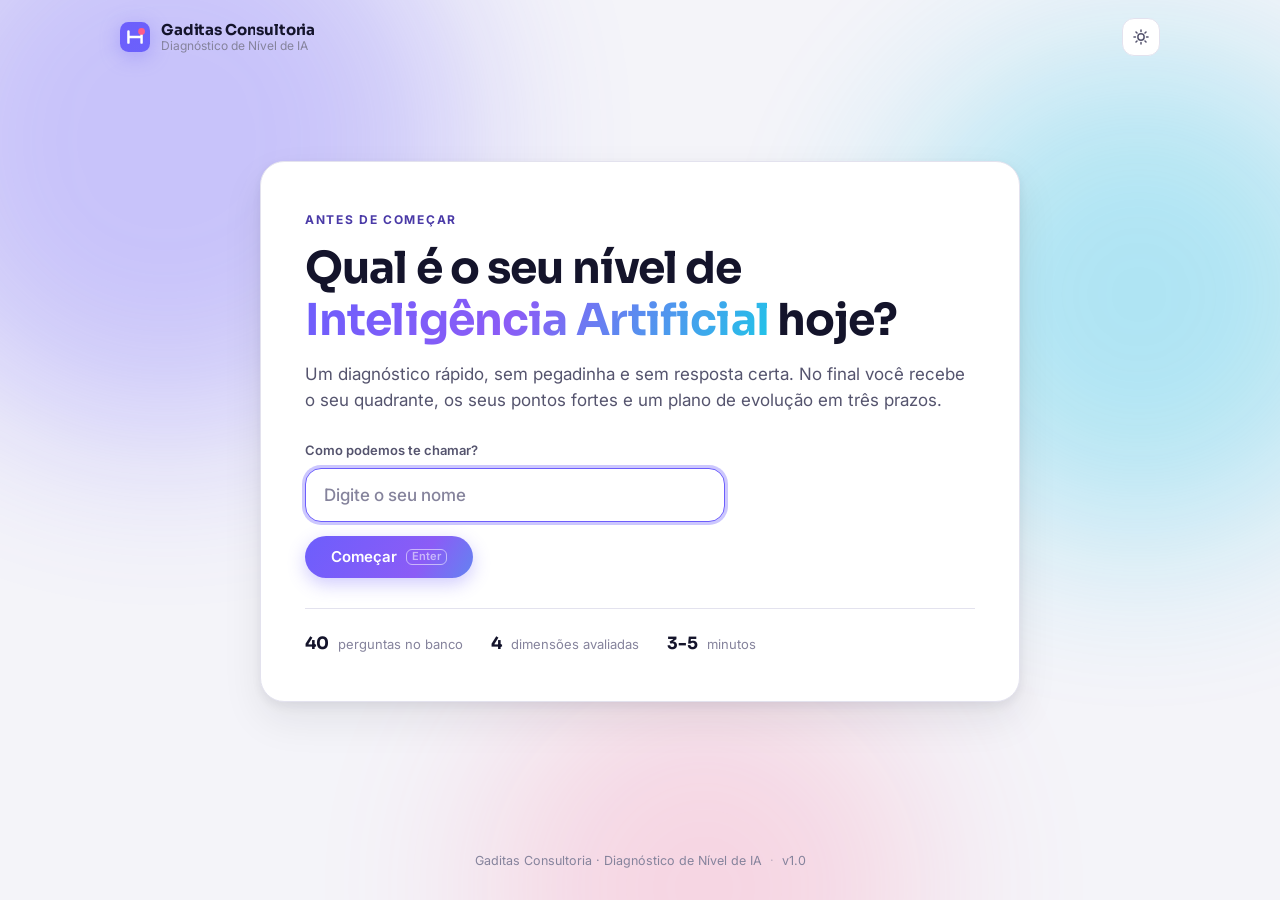
==== index.html @ 5f041a56 "Diagnóstico de Nível de IA: app de quadrantes com banco de 40 perguntas - Banco de 40 perguntas (10 " ====
<!DOCTYPE html>
<html lang="pt-BR" data-palette="#2a78d6,#eb6834,#1baf7a,#eda100">
<head>
<meta charset="utf-8">
<meta name="viewport" content="width=device-width, initial-scale=1, viewport-fit=cover">
<title>Diagnóstico de Nível de IA</title>
<meta name="description" content="Descubra o seu nível de maturidade em Inteligência Artificial em até 5 minutos e receba um plano de evolução.">
<meta name="theme-color" content="#0f1024">
<meta property="og:title" content="Diagnóstico de Nível de IA">
<meta property="og:description" content="Em 5 minutos, descubra o seu quadrante de maturidade em IA e receba um roadmap de evolução.">
<meta property="og:type" content="website">
<link rel="icon" href="data:image/svg+xml,%3Csvg xmlns='http://www.w3.org/2000/svg' viewBox='0 0 32 32'%3E%3Crect width='32' height='32' rx='8' fill='%236d5efc'/%3E%3Cpath d='M9 22V10m14 12V10M9 16h14' stroke='white' stroke-width='2.6' stroke-linecap='round'/%3E%3Ccircle cx='23' cy='10' r='3.4' fill='%23ff5c8a'/%3E%3C/svg%3E">
<link rel="preconnect" href="https://fonts.googleapis.com">
<link rel="preconnect" href="https://fonts.gstatic.com" crossorigin>
<link href="https://fonts.googleapis.com/css2?family=Sora:wght@400;600;700&family=Inter:wght@400;500;600;700&display=swap" rel="stylesheet">
<link rel="stylesheet" href="assets/css/styles.css">
</head>
<body>

<a class="skip-link" href="#main">Pular para o conteúdo</a>

<div class="aurora" aria-hidden="true"><span></span><span></span><span></span></div>

<header class="topbar">
  <div class="brand">
    <span class="brand-mark" aria-hidden="true">
      <svg viewBox="0 0 32 32" width="30" height="30"><rect width="32" height="32" rx="9" fill="url(#bg)"/><path d="M9 22V10m14 12V10M9 16h14" stroke="#fff" stroke-width="2.6" stroke-linecap="round"/><circle cx="23" cy="10" r="3.6" fill="#ff5c8a"/><defs><linearGradient id="bg" x1="0" y1="0" x2="32" y2="32"><stop stop-color="#6d5efc"/><stop offset="1" stop-color="#20c5e8"/></linearGradient></defs></svg>
    </span>
    <span class="brand-text">
      <strong>Gaditas Consultoria</strong>
      <small>Diagnóstico de Nível de IA</small>
    </span>
  </div>
  <div class="topbar-actions">
    <button id="btn-restart-top" class="ghost-btn is-hidden" type="button">Recomeçar</button>
    <button id="btn-theme" class="icon-btn" type="button" aria-label="Alternar tema claro e escuro" title="Alternar tema (T)">
      <svg class="ico-sun" viewBox="0 0 24 24" width="18" height="18" fill="none" stroke="currentColor" stroke-width="2" stroke-linecap="round"><circle cx="12" cy="12" r="4.2"/><path d="M12 2.6v2M12 19.4v2M2.6 12h2M19.4 12h2M5.3 5.3l1.4 1.4M17.3 17.3l1.4 1.4M18.7 5.3l-1.4 1.4M6.7 17.3l-1.4 1.4"/></svg>
      <svg class="ico-moon" viewBox="0 0 24 24" width="18" height="18" fill="none" stroke="currentColor" stroke-width="2" stroke-linecap="round" stroke-linejoin="round"><path d="M20 14.5A8.2 8.2 0 0 1 9.5 4 8.3 8.3 0 1 0 20 14.5Z"/></svg>
    </button>
  </div>
</header>

<main id="main">

  <!-- ============================ BOAS-VINDAS ============================ -->
  <section class="screen is-active" id="screen-welcome" aria-labelledby="welcome-title">
    <div class="card card-hero">
      <span class="eyebrow">Antes de começar</span>
      <h1 id="welcome-title">Qual é o seu nível de <span class="grad">Inteligência Artificial</span> hoje?</h1>
      <p class="lead">Um diagnóstico rápido, sem pegadinha e sem resposta certa. No final você recebe o seu quadrante, os seus pontos fortes e um plano de evolução em três prazos.</p>

      <form id="form-name" novalidate>
        <label class="field">
          <span class="field-label">Como podemos te chamar?</span>
          <input id="input-name" type="text" autocomplete="given-name" maxlength="40" placeholder="Digite o seu nome" required spellcheck="false">
        </label>
        <p class="field-error" id="name-error" hidden>Digite o seu nome para continuar.</p>
        <button class="primary-btn" type="submit">Começar <kbd>Enter</kbd></button>
      </form>

      <ul class="hero-facts">
        <li><b>40</b> perguntas no banco</li>
        <li><b>4</b> dimensões avaliadas</li>
        <li><b>3-5</b> minutos</li>
      </ul>
    </div>
  </section>

  <!-- ============================== MODO ================================ -->
  <section class="screen" id="screen-mode" aria-labelledby="mode-title" hidden>
    <div class="card">
      <span class="eyebrow" id="mode-greeting">Prazer!</span>
      <h2 id="mode-title">Como você quer fazer o diagnóstico?</h2>
      <p class="lead">As perguntas são sorteadas do banco a cada rodada, sempre com o mesmo número de perguntas por dimensão. Duas pessoas nunca respondem exatamente o mesmo teste.</p>

      <div class="mode-grid" role="radiogroup" aria-labelledby="mode-title">
        <button class="mode-card" type="button" role="radio" aria-checked="false" data-mode="20">
          <span class="mode-key">1</span>
          <span class="mode-badge">Recomendado</span>
          <h3>Diagnóstico robusto</h3>
          <p class="mode-meta">20 perguntas · ~5 minutos</p>
          <p class="mode-desc">5 perguntas de cada dimensão. Resultado mais preciso e roadmap detalhado.</p>
        </button>
        <button class="mode-card" type="button" role="radio" aria-checked="false" data-mode="10">
          <span class="mode-key">2</span>
          <h3>Diagnóstico rápido</h3>
          <p class="mode-meta">10 perguntas · ~3 minutos</p>
          <p class="mode-desc">Uma leitura enxuta do seu quadrante, para quando o tempo é curto.</p>
        </button>
      </div>
      <p class="hint">Use <kbd>1</kbd> <kbd>2</kbd> ou as setas e <kbd>Enter</kbd>.</p>
    </div>
  </section>

  <!-- ============================== QUIZ ================================ -->
  <section class="screen" id="screen-quiz" aria-labelledby="question-text" hidden>
    <div class="card card-quiz">
      <div class="progress-head">
        <span id="progress-label">Pergunta 1 de 20</span>
        <span id="progress-pct">5%</span>
      </div>
      <div class="progress-track"><div class="progress-fill" id="progress-fill" role="progressbar" aria-valuemin="0" aria-valuemax="100" aria-valuenow="0"></div></div>
      <div class="progress-dots" id="progress-dots" aria-hidden="true"></div>

      <p class="q-dim" id="question-dim">Conhecimento</p>
      <h2 class="q-text" id="question-text"></h2>
      <p class="q-scale">1 = Discordo totalmente <span>|</span> 5 = Concordo totalmente</p>

      <div class="scale" id="scale" role="radiogroup" aria-labelledby="question-text"></div>

      <div class="quiz-nav">
        <button class="ghost-btn" id="btn-back" type="button">← Voltar</button>
        <button class="primary-btn" id="btn-next" type="button" disabled>Avançar →</button>
      </div>
      <p class="hint center">Não existe certo ou errado, apenas a sua percepção atual. Teclas <kbd>1</kbd>–<kbd>5</kbd> respondem.</p>
    </div>
  </section>

  <!-- ============================= REVISÃO ============================== -->
  <section class="screen" id="screen-review" aria-labelledby="review-title" hidden>
    <div class="card">
      <span class="eyebrow">Quase lá</span>
      <h2 id="review-title">Revisão das suas respostas</h2>
      <p class="lead">Clique em qualquer nota para ajustar antes de finalizar.</p>
      <ol class="review-list" id="review-list"></ol>
      <div class="quiz-nav">
        <button class="ghost-btn" id="btn-review-back" type="button">← Voltar às perguntas</button>
        <button class="primary-btn" id="btn-finish" type="button">Finalizar diagnóstico <kbd>Enter</kbd></button>
      </div>
    </div>
  </section>

  <!-- ============================ RESULTADO ============================= -->
  <section class="screen" id="screen-result" aria-labelledby="result-title" hidden>

    <div class="card result-hero">
      <div class="result-hero-text">
        <span class="eyebrow" id="result-name">Resultado</span>
        <h2 id="result-title">Construtor Avançado</h2>
        <p class="result-tagline" id="result-tagline"></p>
        <p class="result-summary" id="result-summary"></p>
        <div class="result-actions">
          <button class="primary-btn" id="btn-pdf" type="button">Baixar PDF</button>
          <button class="ghost-btn" id="btn-copy" type="button">Copiar resumo</button>
          <button class="ghost-btn" id="btn-restart" type="button">Refazer</button>
        </div>
      </div>
      <div class="result-hero-score">
        <div class="score-ring" id="score-ring">
          <svg viewBox="0 0 120 120" aria-hidden="true">
            <defs>
              <linearGradient id="ringGrad" x1="0" y1="0" x2="1" y2="1">
                <stop offset="0" stop-color="#6d5efc"></stop>
                <stop offset="0.55" stop-color="#8b5cf6"></stop>
                <stop offset="1" stop-color="#20c5e8"></stop>
              </linearGradient>
            </defs>
            <circle class="ring-bg" cx="60" cy="60" r="52"></circle>
            <circle class="ring-fg" cx="60" cy="60" r="52" id="ring-fg"></circle>
          </svg>
          <div class="score-ring-inner">
            <strong id="score-value">0.0</strong>
            <span>de 5</span>
          </div>
        </div>
        <p class="score-band" id="score-band">Nível</p>
      </div>
    </div>

    <div class="card">
      <h3 class="chart-title">Seu lugar no mapa</h3>
      <p class="chart-sub" id="quadrant-caption">Eixo horizontal: o quanto você sabe. Eixo vertical: usar ou criar.</p>
      <div class="chart-wrap" id="quadrant-wrap"></div>
    </div>

    <div class="card">
      <h3 class="chart-title">As quatro dimensões</h3>
      <p class="chart-sub">Média das suas respostas em cada dimensão, de 1 a 5.</p>
      <div class="dual-chart">
        <div class="chart-wrap" id="radar-wrap"></div>
        <div class="bars" id="dim-bars"></div>
      </div>
      <button class="link-btn" id="btn-table" type="button" aria-expanded="false">Ver como tabela</button>
      <div class="table-wrap" id="table-wrap" hidden></div>
    </div>

    <div class="card-row">
      <div class="card">
        <h3 class="chart-title">Seus destaques</h3>
        <ul class="tick-list" id="list-highlights"></ul>
      </div>
      <div class="card">
        <h3 class="chart-title">Pontos de atenção</h3>
        <ul class="tick-list warn" id="list-gaps"></ul>
      </div>
    </div>

    <div class="card">
      <h3 class="chart-title">Roadmap de evolução</h3>
      <ol class="roadmap" id="roadmap"></ol>
    </div>

    <div class="card card-next">
      <h3 class="chart-title">Próximos passos</h3>
      <ul class="next-list" id="next-steps"></ul>
      <p class="hint">Escolha um. Um só, e faça esta semana.</p>
    </div>

  </section>
</main>

<footer class="site-footer">
  <span>Gaditas Consultoria · Diagnóstico de Nível de IA</span>
  <span class="dot">·</span>
  <span id="footer-version">v1.0</span>
</footer>

<div class="toast-stack" id="toast-stack" aria-live="polite" aria-atomic="false"></div>

<!-- jsPDF 2.5.2 (MIT) servido localmente: o PDF funciona sem depender de CDN -->
<script src="assets/vendor/jspdf.umd.min.js" defer></script>
<script src="assets/js/data.js"></script>
<script src="assets/js/charts.js"></script>
<script src="assets/js/report.js"></script>
<script src="assets/js/app.js"></script>
</body>
</html>
---- assets/css/styles.css ----
/* ==========================================================================
   Diagnóstico de Nível de IA — Gaditas Consultoria
   Tokens de cor: cromo da marca (violeta/ciano) + paleta de dados validada.
   ========================================================================== */

:root {
  color-scheme: light;

  /* superfícies e tinta */
  --bg:             #f4f4f9;
  --surface-1:      #ffffff;   /* superfície dos cards e dos gráficos */
  --surface-2:      #f7f7fb;
  --surface-3:      #edecf5;
  --border:         #e3e2ee;
  --border-strong:  #cfcde0;
  --text-primary:   #14142b;
  --text-secondary: #55546e;
  --text-muted:     #85839c;

  /* marca */
  --brand:          #6d5efc;
  --brand-2:        #20c5e8;
  --brand-3:        #ff5c8a;
  --brand-soft:     #efedff;
  --brand-ink:      #4a3aa7;
  --grad:           linear-gradient(120deg, #6d5efc 0%, #8b5cf6 45%, #20c5e8 100%);

  /* paleta de dados (validada: light, superfície clara) */
  --series-1: #2a78d6;
  --series-2: #eb6834;
  --series-3: #1baf7a;
  --series-4: #eda100;
  --grid:     #e6e5f0;
  --axis:     #b9b7cc;

  --shadow-sm: 0 1px 2px rgba(20, 20, 43, .06), 0 2px 8px rgba(20, 20, 43, .05);
  --shadow-md: 0 4px 12px rgba(20, 20, 43, .07), 0 18px 40px rgba(20, 20, 43, .08);
  --shadow-lg: 0 10px 30px rgba(20, 20, 43, .10), 0 40px 80px rgba(20, 20, 43, .10);

  --radius-s: 10px;
  --radius:   16px;
  --radius-l: 24px;
  --ring:     0 0 0 3px rgba(109, 94, 252, .35);

  --font-display: 'Sora', 'Segoe UI', system-ui, sans-serif;
  --font-body: 'Inter', 'Segoe UI', system-ui, -apple-system, sans-serif;
}

@media (prefers-color-scheme: dark) {
  :root:not([data-theme="light"]) {
    color-scheme: dark;
    --bg:             #0c0c14;
    --surface-1:      #171722;
    --surface-2:      #1e1e2c;
    --surface-3:      #262636;
    --border:         #2c2c3e;
    --border-strong:  #3d3d54;
    --text-primary:   #f4f4fa;
    --text-secondary: #b6b5cb;
    --text-muted:     #8a89a3;
    --brand:          #8b7dff;
    --brand-soft:     #251f4d;
    --brand-ink:      #b3a7ff;
    --series-1: #3987e5;
    --series-2: #d95926;
    --series-3: #199e70;
    --series-4: #c98500;
    --grid:     #2a2a3c;
    --axis:     #4d4c66;
    --shadow-sm: 0 1px 2px rgba(0, 0, 0, .4);
    --shadow-md: 0 4px 12px rgba(0, 0, 0, .45), 0 18px 40px rgba(0, 0, 0, .35);
    --shadow-lg: 0 10px 30px rgba(0, 0, 0, .5), 0 40px 80px rgba(0, 0, 0, .4);
  }
}

:root[data-theme="dark"] {
  color-scheme: dark;
  --bg:             #0c0c14;
  --surface-1:      #171722;
  --surface-2:      #1e1e2c;
  --surface-3:      #262636;
  --border:         #2c2c3e;
  --border-strong:  #3d3d54;
  --text-primary:   #f4f4fa;
  --text-secondary: #b6b5cb;
  --text-muted:     #8a89a3;
  --brand:          #8b7dff;
  --brand-soft:     #251f4d;
  --brand-ink:      #b3a7ff;
  --series-1: #3987e5;
  --series-2: #d95926;
  --series-3: #199e70;
  --series-4: #c98500;
  --grid:     #2a2a3c;
  --axis:     #4d4c66;
  --shadow-sm: 0 1px 2px rgba(0, 0, 0, .4);
  --shadow-md: 0 4px 12px rgba(0, 0, 0, .45), 0 18px 40px rgba(0, 0, 0, .35);
  --shadow-lg: 0 10px 30px rgba(0, 0, 0, .5), 0 40px 80px rgba(0, 0, 0, .4);
}

/* --------------------------------- base --------------------------------- */
* { box-sizing: border-box; }

html { -webkit-text-size-adjust: 100%; }

body {
  margin: 0;
  min-height: 100vh;
  background: var(--bg);
  color: var(--text-primary);
  font-family: var(--font-body);
  font-size: 16px;
  line-height: 1.55;
  display: flex;
  flex-direction: column;
  overflow-x: hidden;
}

h1, h2, h3 { font-family: var(--font-display); line-height: 1.18; letter-spacing: -.02em; margin: 0; }
p { margin: 0; }
ul, ol { margin: 0; padding: 0; list-style: none; }

kbd {
  font-family: inherit; font-size: .74em; font-weight: 600;
  padding: .12em .45em; border-radius: 6px;
  border: 1px solid currentColor; opacity: .55; white-space: nowrap;
}

.skip-link {
  position: absolute; left: -9999px; top: 8px; z-index: 100;
  background: var(--surface-1); color: var(--text-primary);
  padding: 10px 16px; border-radius: var(--radius-s); box-shadow: var(--shadow-md);
}
.skip-link:focus { left: 16px; }

.is-hidden { display: none !important; }

/* aurora de fundo */
.aurora { position: fixed; inset: 0; z-index: -1; overflow: hidden; pointer-events: none; }
.aurora span {
  position: absolute; border-radius: 50%; filter: blur(90px); opacity: .32;
  animation: drift 26s ease-in-out infinite alternate;
}
.aurora span:nth-child(1) { width: 46vw; height: 46vw; left: -10vw; top: -12vw; background: #6d5efc; }
.aurora span:nth-child(2) { width: 38vw; height: 38vw; right: -8vw; top: 4vw; background: #20c5e8; animation-delay: -8s; }
.aurora span:nth-child(3) { width: 34vw; height: 34vw; left: 38vw; bottom: -16vw; background: #ff5c8a; opacity: .2; animation-delay: -15s; }
:root[data-theme="dark"] .aurora span { opacity: .22; }
@media (prefers-color-scheme: dark) { :root:not([data-theme="light"]) .aurora span { opacity: .22; } }
@keyframes drift {
  from { transform: translate3d(0, 0, 0) scale(1); }
  to   { transform: translate3d(3vw, 4vh, 0) scale(1.12); }
}

/* -------------------------------- topbar -------------------------------- */
.topbar {
  display: flex; align-items: center; justify-content: space-between; gap: 16px;
  padding: 18px clamp(16px, 4vw, 40px);
  max-width: 1120px; width: 100%; margin: 0 auto;
}
.brand { display: flex; align-items: center; gap: 11px; }
.brand-mark { display: flex; filter: drop-shadow(0 4px 10px rgba(109, 94, 252, .35)); }
.brand-text { display: flex; flex-direction: column; line-height: 1.2; }
.brand-text strong { font-family: var(--font-display); font-size: 15px; letter-spacing: -.01em; }
.brand-text small { font-size: 12px; color: var(--text-muted); }
.topbar-actions { display: flex; align-items: center; gap: 8px; }

.icon-btn {
  display: grid; place-items: center; width: 38px; height: 38px;
  border-radius: 12px; border: 1px solid var(--border);
  background: var(--surface-1); color: var(--text-secondary);
  cursor: pointer; transition: .18s ease;
}
.icon-btn:hover { color: var(--text-primary); border-color: var(--border-strong); transform: translateY(-1px); }
.ico-moon { display: none; }
:root[data-theme="dark"] .ico-sun { display: none; }
:root[data-theme="dark"] .ico-moon { display: block; }
@media (prefers-color-scheme: dark) {
  :root:not([data-theme="light"]) .ico-sun { display: none; }
  :root:not([data-theme="light"]) .ico-moon { display: block; }
}

/* --------------------------------- main --------------------------------- */
main {
  flex: 1; width: 100%; max-width: 1120px; margin: 0 auto;
  padding: clamp(8px, 2vw, 24px) clamp(16px, 4vw, 40px) 64px;
  display: flex; flex-direction: column; justify-content: center;
}

.screen { display: none; animation: screen-in .4s cubic-bezier(.2, .7, .3, 1) both; }
.screen.is-active { display: block; }
#screen-result.is-active { display: flex; flex-direction: column; gap: 18px; }
@keyframes screen-in { from { opacity: 0; transform: translateY(14px); } to { opacity: 1; transform: none; } }

.card {
  background: var(--surface-1);
  border: 1px solid var(--border);
  border-radius: var(--radius-l);
  box-shadow: var(--shadow-md);
  padding: clamp(24px, 4vw, 44px);
}
.card-row { display: grid; grid-template-columns: 1fr 1fr; gap: 18px; }
.card-hero { max-width: 760px; margin: 0 auto; }

.eyebrow {
  display: inline-block; font-size: 12px; font-weight: 700; letter-spacing: .14em;
  text-transform: uppercase; color: var(--brand-ink); margin-bottom: 14px;
}
h1 { font-size: clamp(28px, 4.6vw, 44px); }
h2 { font-size: clamp(23px, 3.4vw, 32px); }
.grad {
  background: var(--grad); -webkit-background-clip: text; background-clip: text;
  -webkit-text-fill-color: transparent; color: transparent;
}
.lead { margin-top: 14px; color: var(--text-secondary); font-size: clamp(15px, 1.6vw, 17px); max-width: 62ch; }
.hint { margin-top: 14px; font-size: 13px; color: var(--text-muted); }
.hint.center { text-align: center; }

/* -------------------------------- botões -------------------------------- */
.primary-btn {
  display: inline-flex; align-items: center; justify-content: center; gap: 9px;
  padding: 13px 26px; border: none; border-radius: 999px;
  background: var(--grad); background-size: 160% 100%; color: #fff;
  font: 600 15px/1 var(--font-body); cursor: pointer;
  box-shadow: 0 6px 18px rgba(109, 94, 252, .32);
  transition: transform .18s ease, box-shadow .18s ease, background-position .4s ease, filter .2s ease;
}
.primary-btn:hover:not(:disabled) { transform: translateY(-2px); background-position: 100% 0; box-shadow: 0 10px 26px rgba(109, 94, 252, .4); }
.primary-btn:active:not(:disabled) { transform: translateY(0); }
.primary-btn:disabled { opacity: .42; cursor: not-allowed; box-shadow: none; }

.ghost-btn {
  padding: 12px 20px; border-radius: 999px;
  border: 1px solid var(--border-strong); background: transparent;
  color: var(--text-secondary); font: 600 15px/1 var(--font-body); cursor: pointer;
  transition: .18s ease;
}
.ghost-btn:hover { color: var(--text-primary); border-color: var(--brand); background: var(--surface-2); }

.link-btn {
  margin-top: 18px; padding: 0; border: none; background: none; cursor: pointer;
  color: var(--brand-ink); font: 600 14px/1 var(--font-body);
  border-bottom: 1px solid currentColor;
}

:where(button, input, a):focus-visible { outline: none; box-shadow: var(--ring); border-radius: 12px; }

/* -------------------------------- campos -------------------------------- */
#form-name { margin-top: 26px; display: flex; flex-direction: column; gap: 14px; align-items: flex-start; }
.field { display: flex; flex-direction: column; gap: 8px; width: 100%; max-width: 420px; }
.field-label { font-size: 13px; font-weight: 600; color: var(--text-secondary); }
#input-name {
  width: 100%; padding: 15px 18px; font: 500 17px/1.3 var(--font-body);
  color: var(--text-primary); background: var(--surface-2);
  border: 1px solid var(--border-strong); border-radius: var(--radius);
  transition: .18s ease;
}
#input-name::placeholder { color: var(--text-muted); }
#input-name:focus { border-color: var(--brand); background: var(--surface-1); }
.field-error { color: #d93a3a; font-size: 13px; font-weight: 600; }

.hero-facts {
  display: flex; flex-wrap: wrap; gap: 10px 28px; margin-top: 30px;
  padding-top: 22px; border-top: 1px solid var(--border);
  font-size: 13px; color: var(--text-muted);
}
.hero-facts b { font-family: var(--font-display); font-size: 17px; color: var(--text-primary); margin-right: 5px; }

/* --------------------------------- modo --------------------------------- */
.mode-grid { display: grid; grid-template-columns: 1fr 1fr; gap: 16px; margin-top: 26px; }
.mode-card {
  position: relative; text-align: left; cursor: pointer;
  padding: 24px 22px 22px; border-radius: var(--radius-l);
  border: 1px solid var(--border-strong); background: var(--surface-2);
  color: inherit; font-family: inherit;
  transition: transform .18s ease, border-color .18s ease, box-shadow .18s ease, background .18s ease;
}
.mode-card:hover { transform: translateY(-3px); border-color: var(--brand); box-shadow: var(--shadow-md); }
.mode-card[aria-checked="true"] { border-color: var(--brand); background: var(--brand-soft); box-shadow: var(--shadow-md); }
.mode-card h3 { font-size: 19px; margin-top: 10px; }
.mode-meta { margin-top: 6px; font-size: 13px; font-weight: 600; color: var(--brand-ink); }
.mode-desc { margin-top: 10px; font-size: 14px; color: var(--text-secondary); }
.mode-key {
  display: grid; place-items: center; width: 26px; height: 26px; border-radius: 8px;
  background: var(--surface-3); color: var(--text-muted);
  font: 700 13px/1 var(--font-display);
}
.mode-badge {
  position: absolute; top: 18px; right: 18px;
  padding: 4px 11px; border-radius: 999px; background: var(--grad); color: #fff;
  font-size: 11px; font-weight: 700; letter-spacing: .04em; text-transform: uppercase;
}

/* --------------------------------- quiz --------------------------------- */
.card-quiz { max-width: 760px; margin: 0 auto; width: 100%; }
.progress-head {
  display: flex; justify-content: space-between; align-items: baseline;
  font-size: 13px; font-weight: 600; color: var(--text-muted);
}
#progress-pct { font-variant-numeric: tabular-nums; color: var(--brand-ink); }
.progress-track {
  margin-top: 10px; height: 7px; border-radius: 999px;
  background: var(--surface-3); overflow: hidden;
}
.progress-fill {
  height: 100%; width: 0; border-radius: 999px; background: var(--grad);
  transition: width .45s cubic-bezier(.3, .8, .3, 1);
}
.progress-dots { display: flex; gap: 5px; margin-top: 12px; flex-wrap: wrap; }
.progress-dots i {
  width: 100%; max-width: 20px; flex: 1; height: 3px; border-radius: 2px;
  background: var(--surface-3); transition: background .3s ease;
}
.progress-dots i.done { background: var(--brand); }
.progress-dots i.current { background: var(--brand-3); }

.q-dim {
  margin-top: 34px; font-size: 12px; font-weight: 700; letter-spacing: .12em;
  text-transform: uppercase; color: var(--text-muted);
}
.q-text { margin-top: 10px; font-size: clamp(21px, 3vw, 29px); }
.q-scale { margin-top: 16px; font-size: 14px; color: var(--text-muted); }
.q-scale span { opacity: .5; margin: 0 6px; }

.scale { display: flex; gap: clamp(10px, 2.4vw, 20px); margin-top: 26px; justify-content: center; }
.scale-btn {
  flex: 0 1 auto; width: clamp(56px, 13vw, 82px); aspect-ratio: 1 / 1;
  display: flex; flex-direction: column; align-items: center; justify-content: center; gap: 2px;
  border-radius: 50%; border: 1.5px solid var(--border-strong);
  background: var(--surface-1); color: var(--text-secondary);
  font: 600 20px/1 var(--font-display); cursor: pointer;
  transition: transform .15s ease, border-color .15s ease, background .15s ease, color .15s ease, box-shadow .15s ease;
}
.scale-btn small { font-size: 9px; font-weight: 600; letter-spacing: .04em; text-transform: uppercase; opacity: .6; font-family: var(--font-body); }
.scale-btn:hover { transform: translateY(-3px) scale(1.04); border-color: var(--brand); color: var(--brand-ink); }
.scale-btn[aria-checked="true"] {
  background: var(--grad); border-color: transparent; color: #fff;
  box-shadow: 0 8px 22px rgba(109, 94, 252, .38);
}
.scale-btn[aria-checked="true"] small { opacity: .85; }
.scale-btn.pulse { animation: pick .32s ease; }
@keyframes pick { 0% { transform: scale(1); } 45% { transform: scale(1.14); } 100% { transform: scale(1); } }

.quiz-nav { display: flex; align-items: center; justify-content: space-between; gap: 12px; margin-top: 32px; }

/* -------------------------------- revisão ------------------------------- */
.review-list { margin-top: 24px; display: flex; flex-direction: column; gap: 10px; }
.review-item {
  display: flex; align-items: center; gap: 14px;
  padding: 14px 16px; border-radius: var(--radius);
  border: 1px solid var(--border); background: var(--surface-2);
}
.review-num {
  flex: none; width: 26px; height: 26px; border-radius: 8px; display: grid; place-items: center;
  background: var(--surface-3); color: var(--text-muted); font: 700 12px/1 var(--font-display);
}
.review-text { flex: 1; font-size: 14.5px; }
.review-text b { display: block; font-size: 11px; font-weight: 700; letter-spacing: .1em; text-transform: uppercase; color: var(--text-muted); margin-bottom: 3px; }
.review-score {
  flex: none; width: 38px; height: 38px; border-radius: 50%; border: none; cursor: pointer;
  background: var(--grad); color: #fff; font: 700 16px/1 var(--font-display);
  transition: transform .15s ease;
}
.review-score:hover { transform: scale(1.08); }

/* ------------------------------- resultado ------------------------------ */
.result-hero { display: flex; align-items: center; gap: clamp(20px, 4vw, 48px); flex-wrap: wrap; }
.result-hero-text { flex: 1 1 340px; }
.result-tagline { margin-top: 10px; font-size: 17px; font-weight: 600; color: var(--brand-ink); }
.result-summary { margin-top: 16px; color: var(--text-secondary); max-width: 62ch; }
.result-actions { display: flex; flex-wrap: wrap; gap: 10px; margin-top: 26px; }

.result-hero-score { flex: none; display: flex; flex-direction: column; align-items: center; gap: 12px; }
.score-ring { position: relative; width: 158px; height: 158px; }
.score-ring svg { width: 100%; height: 100%; transform: rotate(-90deg); }
.ring-bg { fill: none; stroke: var(--surface-3); stroke-width: 11; }
.ring-fg {
  fill: none; stroke: url(#ringGrad); stroke-width: 11; stroke-linecap: round;
  stroke-dasharray: 327; stroke-dashoffset: 327;
  transition: stroke-dashoffset 1.1s cubic-bezier(.2, .8, .3, 1);
}
.score-ring-inner {
  position: absolute; inset: 0; display: flex; flex-direction: column;
  align-items: center; justify-content: center; line-height: 1;
}
.score-ring-inner strong { font: 700 40px/1 var(--font-display); font-variant-numeric: tabular-nums; }
.score-ring-inner span { font-size: 12px; color: var(--text-muted); margin-top: 5px; }
.score-band {
  padding: 6px 16px; border-radius: 999px; background: var(--brand-soft);
  color: var(--brand-ink); font-size: 13px; font-weight: 700;
}

.chart-title { font-size: 19px; }
.chart-sub { margin-top: 6px; font-size: 14px; color: var(--text-muted); }
.chart-wrap { margin-top: 20px; position: relative; }
.chart-wrap svg { width: 100%; height: auto; display: block; overflow: visible; }
.dual-chart { display: grid; grid-template-columns: minmax(0, 1fr) minmax(0, 1fr); gap: clamp(16px, 3vw, 36px); align-items: center; }

/* barras das dimensões */
.bars { display: flex; flex-direction: column; gap: 18px; margin-top: 20px; }
.bar-row { display: flex; flex-direction: column; gap: 7px; }
.bar-head { display: flex; justify-content: space-between; align-items: baseline; gap: 10px; }
.bar-name { font-size: 14px; font-weight: 600; display: flex; align-items: center; gap: 8px; }
.bar-chip { width: 10px; height: 10px; border-radius: 3px; flex: none; }
.bar-value { font: 700 15px/1 var(--font-display); font-variant-numeric: tabular-nums; }
.bar-track { height: 10px; border-radius: 999px; background: var(--surface-3); overflow: hidden; }
.bar-fill { height: 100%; width: 0; border-radius: 999px; transition: width .9s cubic-bezier(.2, .8, .3, 1); }
.bar-desc { font-size: 12.5px; color: var(--text-muted); }

.table-wrap { margin-top: 16px; overflow-x: auto; }
table { width: 100%; border-collapse: collapse; font-size: 14px; }
th, td { text-align: left; padding: 10px 12px; border-bottom: 1px solid var(--border); }
th { font-size: 12px; text-transform: uppercase; letter-spacing: .08em; color: var(--text-muted); font-weight: 700; }
td:last-child, th:last-child { text-align: right; font-variant-numeric: tabular-nums; }

.tick-list { margin-top: 16px; display: flex; flex-direction: column; gap: 12px; }
.tick-list li { display: flex; gap: 11px; font-size: 14.5px; color: var(--text-secondary); line-height: 1.45; }
.tick-list li::before {
  content: "✓"; flex: none; width: 21px; height: 21px; border-radius: 50%;
  display: grid; place-items: center; font-size: 11px; font-weight: 700;
  background: rgba(27, 175, 122, .16); color: var(--series-3); margin-top: 1px;
}
.tick-list.warn li::before { content: "!"; background: rgba(235, 104, 52, .16); color: var(--series-2); }

.roadmap { margin-top: 20px; display: grid; grid-template-columns: repeat(3, 1fr); gap: 16px; }
.roadmap li {
  padding: 20px; border-radius: var(--radius); background: var(--surface-2);
  border: 1px solid var(--border); position: relative; overflow: hidden;
}
.roadmap li::before {
  content: ""; position: absolute; left: 0; top: 0; bottom: 0; width: 3px; background: var(--grad);
}
.roadmap b { display: block; font-size: 12px; font-weight: 700; letter-spacing: .08em; text-transform: uppercase; color: var(--brand-ink); margin-bottom: 8px; }
.roadmap span { font-size: 14.5px; color: var(--text-secondary); }

.card-next { background: linear-gradient(135deg, var(--brand-soft), var(--surface-1) 65%); }
.next-list { margin-top: 18px; display: flex; flex-direction: column; gap: 12px; }
.next-list li {
  display: flex; align-items: center; gap: 13px; padding: 15px 18px;
  background: var(--surface-1); border: 1px solid var(--border);
  border-radius: var(--radius); font-size: 15px; font-weight: 500;
}
.next-list li span {
  flex: none; width: 26px; height: 26px; border-radius: 8px; display: grid; place-items: center;
  background: var(--grad); color: #fff; font: 700 13px/1 var(--font-display);
}

/* --------------------------------- toasts ------------------------------- */
.toast-stack {
  position: fixed; top: 16px; left: 50%; transform: translateX(-50%);
  z-index: 60; display: flex; flex-direction: column; gap: 8px;
  width: min(440px, calc(100vw - 32px)); pointer-events: none;
}
.toast {
  display: flex; align-items: center; gap: 11px;
  padding: 13px 18px; border-radius: 999px;
  background: var(--surface-1); border: 1px solid var(--border);
  box-shadow: var(--shadow-lg); font-size: 14px; font-weight: 500;
  animation: toast-in .35s cubic-bezier(.2, .8, .3, 1) both;
}
.toast.out { animation: toast-out .35s ease forwards; }
.toast i { flex: none; width: 8px; height: 8px; border-radius: 50%; background: var(--grad); }
@keyframes toast-in { from { opacity: 0; transform: translateY(-14px) scale(.96); } to { opacity: 1; transform: none; } }
@keyframes toast-out { to { opacity: 0; transform: translateY(-10px) scale(.97); } }

/* --------------------------------- rodapé ------------------------------- */
.site-footer {
  padding: 22px 24px 30px; text-align: center;
  font-size: 12.5px; color: var(--text-muted);
  display: flex; justify-content: center; gap: 8px; flex-wrap: wrap;
}
.site-footer .dot { opacity: .5; }

/* ------------------------------- gráficos ------------------------------- */
.q-zone { transition: fill .3s ease, opacity .3s ease; cursor: default; }
.q-letter { font-family: var(--font-display); font-weight: 700; fill: var(--axis); }
.q-zone-label { font-family: var(--font-body); font-size: 12px; fill: var(--text-muted); }
.axis-label { font-family: var(--font-body); font-size: 12.5px; font-weight: 600; fill: var(--text-secondary); }
.axis-label-strong { fill: var(--text-primary); }
.tick-text { font-family: var(--font-body); font-size: 10.5px; fill: var(--text-muted); }
.dot-label { font-family: var(--font-display); font-size: 13px; font-weight: 700; fill: var(--text-primary); }

.viz-tooltip {
  position: absolute; z-index: 20; pointer-events: none; opacity: 0;
  transform: translate(-50%, -115%); transition: opacity .15s ease;
  background: var(--surface-1); border: 1px solid var(--border-strong);
  border-radius: 12px; box-shadow: var(--shadow-lg);
  padding: 10px 13px; font-size: 13px; min-width: 150px; line-height: 1.45;
}
.viz-tooltip.show { opacity: 1; }

@keyframes radar-grow { to { transform: scale(1); } }

.sr-only {
  position: absolute; width: 1px; height: 1px; padding: 0; margin: -1px;
  overflow: hidden; clip: rect(0 0 0 0); white-space: nowrap; border: 0;
}
.viz-tooltip b { display: block; font-family: var(--font-display); font-size: 13.5px; margin-bottom: 3px; }
.viz-tooltip small { color: var(--text-muted); font-size: 12px; }

/* ------------------------------ responsivo ------------------------------ */
@media (max-width: 860px) {
  .dual-chart { grid-template-columns: 1fr; }
  .roadmap { grid-template-columns: 1fr; }
  .card-row { grid-template-columns: 1fr; }
}
@media (max-width: 640px) {
  body { font-size: 15.5px; }
  main { padding-bottom: 40px; }
  .mode-grid { grid-template-columns: 1fr; }
  .result-hero { flex-direction: column-reverse; align-items: flex-start; }
  .result-hero-score { flex-direction: row; align-items: center; gap: 16px; }
  .score-ring { width: 108px; height: 108px; }
  .score-ring-inner strong { font-size: 28px; }
  .scale { gap: 7px; }
  .scale-btn { min-width: 0; font-size: 17px; }
  .scale-btn small { display: none; }
  .quiz-nav { flex-direction: row; }
  .quiz-nav .primary-btn, .quiz-nav .ghost-btn { padding-left: 18px; padding-right: 18px; }
  .brand-text small { display: none; }
  .result-actions .primary-btn, .result-actions .ghost-btn { flex: 1 1 auto; }
}

@media (prefers-reduced-motion: reduce) {
  *, *::before, *::after {
    animation-duration: .01ms !important; animation-iteration-count: 1 !important;
    transition-duration: .01ms !important;
  }
}

/* --------------------------------- print -------------------------------- */
@media print {
  .aurora, .topbar, .site-footer, .result-actions, .toast-stack, .link-btn { display: none !important; }
  body { background: #fff; }
  .card { box-shadow: none; border: 1px solid #ddd; break-inside: avoid; page-break-inside: avoid; }
  main { padding: 0; }
}
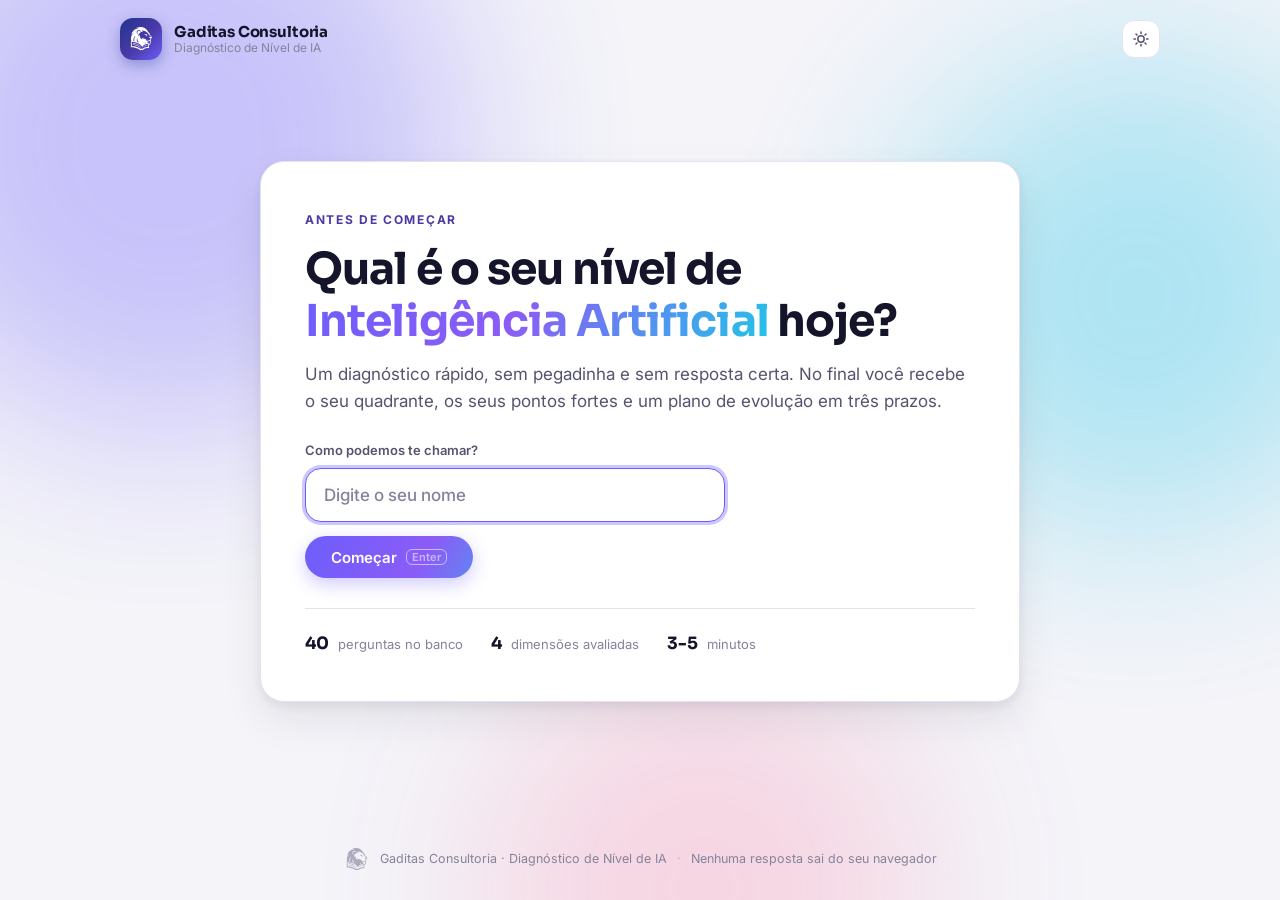
==== commit 54cb9820: "Logo Gaditas vetorizada, PDF com a identidade do site e sorteio criptográfico - Logo traçada do PNG " ====
--- a/index.html
+++ b/index.html
@@ -9,7 +9,12 @@
 <meta property="og:title" content="Diagnóstico de Nível de IA">
 <meta property="og:description" content="Em 5 minutos, descubra o seu quadrante de maturidade em IA e receba um roadmap de evolução.">
 <meta property="og:type" content="website">
-<link rel="icon" href="data:image/svg+xml,%3Csvg xmlns='http://www.w3.org/2000/svg' viewBox='0 0 32 32'%3E%3Crect width='32' height='32' rx='8' fill='%236d5efc'/%3E%3Cpath d='M9 22V10m14 12V10M9 16h14' stroke='white' stroke-width='2.6' stroke-linecap='round'/%3E%3Ccircle cx='23' cy='10' r='3.4' fill='%23ff5c8a'/%3E%3C/svg%3E">
+<link rel="icon" type="image/svg+xml" href="assets/img/favicon.svg">
+<meta property="og:image" content="https://rodrigogadita.github.io/gaditasconsultoria-tools-teste-nivel-ia/assets/img/og.png">
+<meta property="og:image:width" content="1200">
+<meta property="og:image:height" content="630">
+<meta property="og:url" content="https://rodrigogadita.github.io/gaditasconsultoria-tools-teste-nivel-ia/">
+<meta name="twitter:card" content="summary_large_image">
 <link rel="preconnect" href="https://fonts.googleapis.com">
 <link rel="preconnect" href="https://fonts.gstatic.com" crossorigin>
 <link href="https://fonts.googleapis.com/css2?family=Sora:wght@400;600;700&family=Inter:wght@400;500;600;700&display=swap" rel="stylesheet">
@@ -21,10 +26,15 @@
 
 <div class="aurora" aria-hidden="true"><span></span><span></span><span></span></div>
 
+<!-- traçado vetorial da logo Gaditas, reutilizado por <use> em vários tamanhos -->
+<svg width="0" height="0" aria-hidden="true" focusable="false" style="position:absolute">
+  <defs><path id="gaditas-mark" fill-rule="evenodd" d="M949 3a548 548 0 0 0-100.5 15c-2.2.4-7.6 1.7-12 3a369 369 0 0 1-20 5.4l-26 7.2L782 36l-10.5 3-21 6-30.5 9q-5 1.2-22.5 6.6c-2.7.8-6.6 2-8.5 2.4l-10 2.7c-6.1 1.7-6.5 2-6.5 4.8 0 3.4-3.6 2.7 28.5 6A523 523 0 0 1 783.5 91l8.5 2a448 448 0 0 1 18.5 4.5l23 6c2.9.9 5.9 1.5 6.8 1.5 1.8 0 9.7 7.5 9.7 9.3 0 1-4.6 1.2-21.2.9A530 530 0 0 0 677 133.7a566 566 0 0 0-53.5 18.3q-.8 1-2 1a476 476 0 0 0-92 49.2l-16 10.8-9 6.5a1018 1018 0 0 0-34.5 28 854 854 0 0 0-60.5 60.1 624 624 0 0 0-47.1 62.4L351 387.4c0 .3-1.3 2.4-2.9 4.8s-3.9 6.1-5 8.3l-4.3 7.5a483 483 0 0 0-17.1 32.5 464 464 0 0 0-18.2 39c-2 5-4.1 9.9-4.7 11s-1.4 3-1.8 4.4l-3 8.1a193 193 0 0 0-8 23l-2.5 7a573 573 0 0 0-18 72.5c-2 10.8-2.2 15.7-.9 16.2.6.2 2.8-2 5-5a538 538 0 0 1 100-104.5 579 579 0 0 1 42.9-29.2c8-5.1 39.3-21 41.4-21 1 0 2.3-.6 3-1.2q1.7-1.6 0 .8c-.8 1.1-6.1 6-11.9 10.8a545 545 0 0 0-45.8 42.1A571 571 0 0 0 304.6 639a1125 1125 0 0 0-21.2 42.7c-4.6 10.4-7 16.3-8.8 21l-6.2 16c-.8 1.9-1.4 4-1.4 4.8s-.6 3-1.4 4.7a669 669 0 0 0-27 116.8c-5 37.3-5 39.3-5 83 0 34.1.3 45.6 1.7 58a680 680 0 0 0 15.3 87.5 825 825 0 0 0 12 41.5c2.1 6 3.7 12 3.3 12.3a618 618 0 0 0-22 5.2c-3 .8-7.2 1.7-9.4 2s-4.8 1.4-5.7 2.2c-1.7 1.5-1.8 13.7-1.8 228.3 0 190.7.2 227 1.4 227.9.8.7 9 1.5 20.2 2.1 65.3 3.5 134.8 9.6 164.9 14.6a952 952 0 0 1 47.5 9l40.6 9c2.8.8 5.9 1.4 6.9 1.4s4.1.6 7 1.4c6.4 1.9 15.1 4 24 6.1a582 582 0 0 1 24 6l22.5 6 21.5 6 9.5 3a1311 1311 0 0 1 58.9 19.5c.6 0 2.5.6 4.3 1.4a284 284 0 0 0 15.3 6.1l7.5 3 7.5 3c1.6.8 8.6 3.7 15.5 6.5l17.5 7.5a1196 1196 0 0 1 112.3 59l20 12c7.4 4.4 33 22.3 75.9 53 22.5 16.2 23.4 16.7 29.3 16.7 5 0 8.2-1.6 14.5-7.4 4.3-4 18.4-13.3 25.4-16.8a108 108 0 0 1 57.2-10 87 87 0 0 1 48 22.2c2.6 2 5.2 3.8 5.9 3.8.6 0 6.4-4.7 12.8-10.4a472 472 0 0 1 24.2-20.4l8.5-7.1c7-5.8 28.3-21.3 41.5-30.2a812 812 0 0 1 54.5-33.3 711 711 0 0 1 82.5-37.6c3-1.2 6.8-2.5 8.5-3a120 120 0 0 0 13.5-4.5l9.5-3 10.5-3a622 622 0 0 1 120-21c14.5-1.4 26.6-1.6 55.5-1.2 36.5.4 49 1.2 73.3 4.4 7.5 1 12.7 1.2 13.2.7a5366 5366 0 0 0 0-212.3c-.5-1-1-4.6-1-7.8 0-5 .5-6.4 3.8-11 3.8-5.2 15.8-20.2 22.8-28.4l9.4-11.4c3-3.7 7.2-8.9 9.4-11.4 6.3-7.6 7-8.3 12.8-15.6l27.4-33.7a366 366 0 0 0 31.5-45.8 243 243 0 0 0 20.8-47 186 186 0 0 0 9.7-49c2.7-32.2-1.1-60.4-12.9-95.5a48 48 0 0 1 2.2-39.3c1-1.8 6.3-15 8.7-21.5l6-15.5c.8-1.8 1.4-4 1.4-4.7s.6-3 1.4-4.7a257 257 0 0 0 9-31.8c3.9-17.9 4.7-24.5 5.2-42 .5-20.4 1.8-32.2 4-39 3.2-9.6 8-17.3 15.4-25 6.7-7 18.9-17 20.5-17s16.8-12.5 20.9-17.2a43 43 0 0 0 10.6-26.6c0-6.8-2.3-16.4-5.2-21.3-4.1-7.2-9.6-14-20.8-26A3392 3392 0 0 0 1772.3 663c-47-47.3-55.5-56.5-60-65.5-6-11.6-5.8-10.8-5.5-40.5.4-33.6-.5-39-9.1-57-6.1-12.6-11-18.4-39.3-46.5-50.8-50.4-87.4-93.7-102.8-121.7-6.5-11.7-5.9-10.7-14.6-25.1l-7.5-12.5A807 807 0 0 0 1513 264a674 674 0 0 0-39-48.5 804 804 0 0 0-59.5-58 716 716 0 0 0-82-58.5l-5-3-4.5-2.7-8.5-4.8a788 788 0 0 0-88-41.8 678 678 0 0 1-24.3-9.3c-1.8-.8-4-1.4-4.7-1.4s-3-.6-4.7-1.4-6-2.2-9.3-3.2l-10-3A677 677 0 0 0 1055 5a847 847 0 0 0-106-2M805.5 250.7a145 145 0 0 0-64 27.2 165 165 0 0 0-36.1 40.6 215 215 0 0 0-12.9 26.5c-2.3 6.4-4.4 14.1-6.7 24.5-2.7 12.4-3 42.2-.4 54a152 152 0 0 0 7.6 26.6c0 2 12.3 26.4 16.8 33.4 5.2 8 15 21.1 20.1 27 4.5 5 22.2 22.8 28.1 28 7.9 7.2 19.1 16 31.9 25 11.4 8 12.4 8.6 14 7 1.5-1.4 1.3-2-1.8-8a92 92 0 0 0-6.5-10.7c-1.8-2.4-5-7.1-7.2-10.6l-8.4-13.7-3.2-5.5a697 697 0 0 1-16.3-32.5 286 286 0 0 1-10.8-29c-2.3-7-4.4-13.8-6.8-22.5-2.4-9-4.9-25.7-4.9-33.2 0-10.6 4-29.7 7.9-37.6a91 91 0 0 1 28.7-35.2 128 128 0 0 1 51-21.6 120 120 0 0 1 27.4-1.8c19.5 0 25.8.8 42.5 5A259 259 0 0 1 935 327c2.1 0 23.3 10.8 30 15.3a153 153 0 0 1 37.4 37c3 4.8 4.8 5.8 6.3 3.4.4-.7 3.6-3.4 7-6s7-5.7 7.8-7c2.3-3.2 1.8-7-1.6-14-4-8.1-4.4-8.8-11.3-18.7a210 210 0 0 0-92.6-71.5l-7.5-3c-1.6-.7-5.7-2-9-3l-10-3c-5.3-1.7-16.7-4-28.6-6a268 268 0 0 0-57.4.2m277 32.2c-1 1.8.6 3.6 5.6 6.6 10.6 6.3 22.6 14 41.9 27.3 20.4 14 52.9 42.5 51.7 45.4q-.6 1.6-8.4 2.7a588 588 0 0 0-114.8 29.8l-14.2 5.9-6.8 2.9c-3.6 1.5-35.4 17.2-37.5 18.5l-11 6.6a365 365 0 0 0-126.5 123.9 365 365 0 0 0-26.9 55.8c-.9 2-1.6 4.4-1.6 5.2s-.6 3-1.4 4.7a287 287 0 0 0-15.6 95.5c0 14.4.2 16.3 1.6 16.3 1 0 8.5-6.6 16.8-14.8a475 475 0 0 1 48.1-42.9 711 711 0 0 1 40-27.3 368 368 0 0 0 15.2-9.7q5.3-3.6 7.3-2.8c2.4.8 2.4 1.7.6 9.3-1.8 7-4 20.8-6.1 36.7-2.1 16.5-2 59.8 0 73.8 4 26.2 8.5 44.1 15.1 59.5a17 17 0 0 1 1.4 4.4c0 1.3 15 31.8 17.8 36l5.6 9a285 285 0 0 0 66.3 73 202 202 0 0 0 29.8 19.4q8.6 4.9 22.7 10.8c14.5 6.2 34.2 12 51.5 15.3 9.2 1.7 11.6 1.4 9.8-1.1a659 659 0 0 1-26.5-41.1 447 447 0 0 1-27-54.5l-3-8q-4.2-11.3-7.4-23l-2.8-10a15 15 0 0 1-.7-5.4c.4-1.6.8-1.5 3.9.8a773 773 0 0 0 42.8 29.9c2.3 1.5 6 3.7 8 4.8l6.7 4c4.1 2.5 46 23.2 51.5 25.4l7.5 3 7.5 3 7.5 3c1.7.7 5.7 2.2 9 3.3l8.5 3a711 711 0 0 0 50.8 14.6 765 765 0 0 0 63.2 12.3 92 92 0 0 1 52.6 28.8c5.5 6.3 9.5 12.6 37.3 58a308 308 0 0 1 32.7 67c1.2 3.8 3.8 4.2 11.9 2a626 626 0 0 1 23-6l11-2.9a2046 2046 0 0 0 47.5-12 691 691 0 0 0 22.8-6 3015 3015 0 0 0 57.2-15.1 265 265 0 0 0 54.9-20.6c7-3.5 23-16 30.7-24 7.6-7.8 17-20 22-28.4a239 239 0 0 0 24.4-59c1.2-3.9 2.4-8.3 2.7-9.8.7-3.7-2.1-10.2-6.6-15-2-2.2-13.5-11.4-25.6-20.5A1159 1159 0 0 1 1707 840c-4.1-3.1-23.2-18.2-48.5-38.3a68 68 0 0 1-10.3-9.2c-.4-1.6 22.7-1.3 88.3 1 22.5.8 50.6 1.5 62.4 1.7 28.6.2 28.5.4 10.4-18l-53.8-52.8c-134.5-131.3-138-134.9-141.5-142-1.7-3.3-3-6.6-3-7.3s-.6-3.3-1.4-6l-3-12.6a425 425 0 0 0-12.1-45.5c-8.3-22.7-16-33.3-33.7-46.3-2-1.5-4-2.7-4.2-2.7s-3.5-2-7.2-4.5l-6.9-4.5a2783 2783 0 0 1-64.5-43.8 3056 3056 0 0 0-74.8-49.4l-4.7-2.8-4-2.2a482 482 0 0 0-77.8-38l-26.7-9.4a579 579 0 0 0-122-23.9c-17.4-1.7-84.5-2.2-85.4-.6M1340.5 562l-12.3 2c-4 .5-8.2 1.5-9.2 2s-2.8 1-3.9 1a71 71 0 0 0-21.2 9.7q-1.4 1.3.7 1.9c2 .6 6.2 2.2 13.7 5a400 400 0 0 1 53.5 27.3l11 6.6 7.7 5 11 7.5c5.9 4 51.8 38.6 65.5 49.5 16.5 13 48.9 37.5 56.3 42.7a505 505 0 0 0 27.2 17.8c1.1 0 .3-2.5-3.5-10.6l-4-9c0-.4-1.4-3.5-9.2-20.4l-14.9-32.7c-1.6-3.5-2.9-6.5-2.9-6.8s-1.4-3.5-3.1-7.2l-10.8-23.6c-5-10.7-5.8-13.6-4-14 .8-.3 5.7-1.2 10.9-2.1 24.2-4.3 25.1-4.7 19.7-8.6a192 192 0 0 0-58.7-29 314 314 0 0 0-119.5-14m-749 152.1a198 198 0 0 0-37.3 22 220 220 0 0 0-47.2 50.3 696 696 0 0 0-23.7 36.5l-4.8 8.5a417 417 0 0 0-22.4 47l-4.7 11.3c-.8 1.8-1.4 4-1.4 4.7s-.6 3-1.4 4.7-2.2 6-3.1 9.3l-3.1 10.5a364 364 0 0 0-12.4 92.2c0 13.9 2 40.9 4 53.8 2.1 14.5 6.6 35.7 9 42.5 1.6 4.6 2 5.1 6.6 6.6 2.7 1 7.6 2.4 10.9 3.2l12 3c3.3 1 9.1 2.3 13 3.2l12 3c5.9 1.7 8.2 1.9 8.9.7.3-.5-.1-2.8-1-5.3a462 462 0 0 1-2.9-193c4.8-22.5 7.3-31.8 15.5-56.4a263 263 0 0 1 11.5-31.5 222 222 0 0 1 6.6-15.5c3.5-8 19.5-40.3 24-48.5a931 931 0 0 1 32.6-53.3c6.4-9.6 7.9-13 5.5-12.6-.4 0-3.4 1.5-6.7 3.1m136.6 182.3c-4.2 3.8-10 14.6-15.4 29a264 264 0 0 0-17.8 82.2c-2.3 34 2.6 75.4 13 110.8 3.4 11.1 10.5 26 17.5 36.5a141 141 0 0 0 30.6 30.6c4.1 2.7 15.4 9 25 13.7a317 317 0 0 1 35.7 20.4l17.8 12.1a176 176 0 0 1 25.6 20c5 4.5 6.2 5.2 7.4 4.2q1.4-1.2 1.5-2.2c0-1-9.8-16.1-15.5-23.8a1111 1111 0 0 1-40.2-60l-3.1-5c-1.3-2-2.8-4.4-3.3-5.5l-2.7-5a614 614 0 0 1-45.1-99 244 244 0 0 1-7.6-24.5 436 436 0 0 1-11.9-57c-3.1-23-4-33-4.5-56.4-.4-17-1-24-1.8-24.3-.6-.2-3 1.2-5.2 3.2m983.4 204.5a56 56 0 0 0-7.5 2 812 812 0 0 1-34 11.5l-13.5 4.5a119 119 0 0 0-13.5 4.5l-13.5 4.5a119 119 0 0 0-13.5 4.5l-13.5 4.5a119 119 0 0 0-13.5 4.5l-13.5 4.5-37.6 12.5c-32.1 10.6-37.4 12.6-38.2 14.8s4 8.2 11.5 14l11 8.8c5.4 4.5 28 22.6 32.2 25.8a443 443 0 0 1 45.5 42.5 279 279 0 0 1 47.5 71.6c4.2 9 6.3 10.7 10.5 8.6 1.6-.9 4.1-3 5.6-4.8s8.8-9.6 16.3-17.3a548 548 0 0 0 33.8-36.5 190 190 0 0 0 27.6-42 125 125 0 0 0 14.2-48.1 103 103 0 0 0-8.2-54.5l-4.7-9.4c-4.5-9.2-4.8-9.8-10.7-18.5-7.9-11.8-11.5-14-20.3-12.5m-1408.1 68.4a7 7 0 0 0-4.2 4.8c-.7 2.2-1 58.4-.9 173 .2 137.8.4 170 1.5 171 1 1 9.4 1.2 41.3 1 49-.5 80 1.1 122.9 6.3a1132 1132 0 0 1 123.5 22.5c1 0 4.1.6 7 1.4 4.7 1.4 8.1 2.3 23.8 6.2a807 807 0 0 1 42.7 11.8l20 6.1 19 6.3a1205 1205 0 0 1 58.6 21c1 .5 4 1.8 6.4 2.7l14.5 6c9.4 4 17.7 7.6 33 14.5a1710 1710 0 0 1 64.5 32.7c10.4 5.6 38.2 22 48.4 28.6l41.5 27.7c8.8 6.1 9.7 6.5 15 6.4 3.4 0 9.1-1.2 14.6-3 11.7-4 17-5.2 28.5-7a134 134 0 0 1 73.4 9.3c2.3.7 13.8 6.8 18.8 10q6.6 4.1 13 .7c1.8-1 11.1-7.6 20.7-14.8a789 789 0 0 1 76.1-50l7.5-4c6.8-4 40.5-20.8 51-25.6q14.4-6.7 24-10.3c7.3-2.7 13-5 15-5.8 3.2-1.4 10.7-4 14-4.8a573 573 0 0 1 45.3-13.5c18.4-4.6 19-4.8 39.7-9a836 836 0 0 1 55.5-8.6c5.2-.6 31.5-1.5 58.5-2s51-1.2 53.3-1.5a13 13 0 0 0 6.2-2.5c1.8-1.8 1.8-5 1.5-85.2-.3-87.5-.3-87.4-4.9-103.3-4-14.5-17.1-38-26.5-47.8a26 26 0 0 0-18.3-8.7c-4.8 0-14.2 1-38.8 4.1l-15.5 2a594 594 0 0 0-92 19.3c-3.3 1-7.5 2.4-9.3 3.2s-4 1.4-4.7 1.4-3 .6-4.7 1.4l-7.5 3a374 374 0 0 0-22.5 9 422 422 0 0 0-55.3 28.6 457 457 0 0 0-58.4 42.4 537 537 0 0 0-61.9 63.5 2042 2042 0 0 0-55 74c-1.3 1.8-2.8 2.9-3.2 2.4s-3-5-5.8-10.3c-19-36.5-18.7-36-28.6-52.3l-8.1-13.5a655 655 0 0 0-26.3-37.7c-13-17.2-15.3-20-32.3-38.9A521 521 0 0 0 934 1358a1058 1058 0 0 0-43.2-28.9 936 936 0 0 0-47.3-27.6 1073 1073 0 0 0-98.5-46 259 259 0 0 1-15-6l-7.8-3.2c-1.8-.8-3.7-1.4-4.3-1.4s-2.5-.6-4.2-1.3-4.8-2-6.7-2.6a3012 3012 0 0 0-57.5-18.6 1301 1301 0 0 0-152.5-35.9 1147 1147 0 0 0-156-17.6c-29.8-1.3-33.8-1.2-37.6.4m1004.6 9.8c0 .7 1.3 4 2.9 7.3l4.3 10c7.8 20.3 9 24 12.2 36.3a391 391 0 0 1 12.2 68c1 8.9 2.2 16.2 2.7 16.2s3.9-1.3 7.4-3c3.4-1.7 6.9-3 7.6-3q1.2 0 2.3-.9c.5-.5 5-2.6 9.9-4.6 10.6-4.4 15-6.3 18.7-8.2 1.4-.7 3.3-1.3 4.1-1.3q1.4-.1 2-1.4c.6-1.5-11.6-26.3-18.2-37.1a334 334 0 0 0-53-66.7c-11.7-12-15.1-14.6-15.1-11.6m-926.4 72.4c-.3.9-.6 11.1-.6 22.9 0 16 .3 21.5 1.3 22.3a20 20 0 0 0 6.7 1.7l15.5 2 22.5 3a2162 2162 0 0 1 44 6 1274 1274 0 0 1 135.3 25.4c1 .1 4 .8 6.6 1.6s7.5 2.2 11.1 3l11.5 3.1 10 2.8a1239 1239 0 0 1 64.8 21.2l7.7 2.9c9.5 3.5 17.2 6.7 22.2 9.2 1.4.7 3.1 1.3 3.7 1.3s4.1 1.4 7.8 3.1l10.8 5c17.9 8 40.6 19 54 26.3 16.4 8.9 18 9.8 37.3 21.5l16 9.6c2.3 1.3 23 15.4 31.2 21.1a674 674 0 0 1 139.3 134.7c5.3 6.8 13.6 18.8 15.2 21.8 1 2 3.5 2.7 3.5 1 0-.5-.7-2.2-1.5-3.8l-9.5-19.3-9-18-4.6-8c-6.5-11.5-24-37.2-33.5-49a530 530 0 0 0-54.5-59 739 739 0 0 0-93.9-73.7 1092 1092 0 0 0-45-26.7 1026 1026 0 0 0-62-30.2c-5.2-2.3-9-3.8-14.5-6-2.5-.9-5.9-2.2-7.5-3l-7.5-3c-2.5-.8-6-2.2-7.8-3s-4.1-1.4-5.2-1.4c-1 0-2.1-.4-2.5-1-.3-.4-2-1.2-3.8-1.6a663 663 0 0 0-43.7-13.8c-12-3.5-21.2-6-34.5-9.3l-12-3a1059 1059 0 0 0-51-11.8l-27.5-6-29-6-14.5-3c-3.3-.8-9.8-2.1-14.5-3l-14.5-3c-16.6-3.8-41-6.9-62.6-8-9.1-.4-10.8-.2-11.3 1.1m-4.2 126.8c-.3.8-.4 10.2-.2 21 .3 19.5.3 19.6 2.9 22.1 3.4 3.5 7.3 4.2 26.4 5.5 69.7 4.6 86.3 6.3 112 11.5a1687 1687 0 0 1 166.5 42 878 878 0 0 0 29 9.6 819 819 0 0 1 144.5 66.9l6 3.7 4 2.3a723 723 0 0 1 104.2 78.1c2.8 2.4 15.4 14.8 28 27.4 12.4 12.7 24 23.8 25.6 24.8s3.9 1.7 5 1.5c3.9-.5 3-4-3-11.3l-13-16.5a520 520 0 0 0-56.3-65.2 521 521 0 0 0-49.4-45.3 778 778 0 0 0-36.1-27.9 751 751 0 0 0-67-42.1c-3.3-2-13.4-7.2-22.5-11.6a451 451 0 0 0-33.5-15.5c-7-3-10.9-4.6-23-9.1l-7-2.7-13.5-4.5-14-4.6a1437 1437 0 0 0-62.7-18c-13.5-3.3-19-4.8-23.2-6.1-2.5-.8-5.3-1.4-6.4-1.4s-4.3-.6-7.1-1.4a402 402 0 0 0-22.1-5.6l-9-2-9-2a890 890 0 0 0-37-8.5 568 568 0 0 0-76.5-12l-27-3c-15.5-2-34.9-2-35.6 0m1132.1 48.1c-17 2-33.9 4.3-42 6a355 355 0 0 0-37.6 9c-2.6.7-5.4 1.4-6.2 1.4-1 0-3.1.6-5 1.4-1.7.7-5.7 2-8.7 3a169 169 0 0 0-16.7 6 475 475 0 0 0-46.3 20.7c-2.5 1.3-7.8 4.2-11.8 6.6l-7.7 4.3c-.3 0-6 3.6-18.5 11.9a537 537 0 0 0-40 30.4c-14 12-44.2 42.4-56.1 56.7-15.8 18.9-40.6 52.6-39.5 53.7.4.4 37.7-33.4 41.6-37.7 4.7-5 36.7-32.2 48.5-41.1a673 673 0 0 1 29.7-20.4l20-12a1437 1437 0 0 1 41-20.4c3.8-1.7 7.3-3.1 7.9-3.1s2.3-.6 3.7-1.4 4.7-2.2 7.2-3l7.8-3.2c1.8-.8 4-1.4 4.7-1.4s3-.6 4.7-1.4c7-2.9 30.7-9.2 45.3-12 18.3-3.5 30.9-5.5 57-9l20-3.1c4.4-.8 11-1.6 14.8-1.8 3.8-.3 7.8-1.2 9.2-2 2.4-1.7 2.4-1.8 2.7-19.4.2-9.8.1-18.4 0-19-.5-1.7-13.6-1.5-29.7.3M23.4 1917 .3 1939.5l-.2 86-.1 85.8 22.7 22.9 22.7 22.8 121-.2 121.1-.3.3-76.5c.1-42 0-77.5-.3-78.8l-.5-2.2-70.3.2-70.2.3-.5 25c-.3 13.8-.3 25.6-.1 26.3.2 1 8 1.2 34.1 1.2 18.6 0 34.5.3 35.4.6 1.4.5 1.6 3.5 1.6 22.4 0 19-.2 21.9-1.6 22.4-2.7 1-142.2.7-142.9-.4-.9-1.4-.6-142.5.3-142.8l98-.5 97.3-.2 6-6.2 6-6.1-.3-22.9-.3-22.8-116.5-.5-116.5-.5zm471.6-22-77.4.5-.8 3a4107 4107 0 0 0-17.3 58l-3 10-3 10-6.2 21-3 10-5.8 19-3 10-3 10-3 10-12 40.5a115 115 0 0 0-3 10 759 759 0 0 0-9 30 404 404 0 0 0-5.2 17.8l-.5 2.2h35.1c27.3 0 35.2-.3 35.5-1.2a676 676 0 0 1 8.1-27.3 1149 1149 0 0 1 9.3-30.2l1.5-4.3h67.2c53.7 0 67.5.3 68.3 1.3.6.7 1.6 3 2.1 5.2 1.2 4.8 3.6 12.9 5 17l4.1 13.5 4.6 14.5c.8 2.3 1.4 5 1.4 6.2s.7 2.9 1.6 3.7c1.4 1.4 5.7 1.6 35.7 1.4 39-.3 35.4.8 32.2-9.8l-15-49.7-18-60.3-18-60-9-29.7-12-40.7c-1.8-6-4.7-12-6-12zm697 0c-1 .6-1.5 56.4-.5 58 .4.7 17.7 1 53 1 47.2 0 52.3.2 53 1.6.2 1 .5 46.2.5 100.7s.3 99.4.8 99.9 16.1.7 34.8.6l33.9-.3.3-100.5c.1-55.2.6-100.8 1-101.2s21.9-1 47.6-1l46.7-.3 6.5-6.6 6.4-6.7V1919c0-11.8-.4-22-.8-22.6-.6-1-30.7-1.3-141.6-1.5-77.4-.2-141.2 0-141.7.2m455.1 0-77.4.5-.8 3a4107 4107 0 0 0-17.3 58l-3 10-3 10-6.2 21-3 10-5.8 19-3 10-3 10-3 10-12 40.5a115 115 0 0 0-3 10 115 115 0 0 0-3 10 115 115 0 0 0-3 10 115 115 0 0 0-3 10 404 404 0 0 0-5.2 17.8l-.5 2.2h35.1c27.3 0 35.2-.3 35.5-1.2a676 676 0 0 1 8.1-27.3 1149 1149 0 0 1 9.3-30.2l1.5-4.3h67.2c53.7 0 67.5.3 68.3 1.3.6.7 1.5 3 2.1 5.2 1.2 4.8 3.6 12.9 5 17l4.1 13.5 4.6 14.5c.8 2.3 1.4 5 1.4 6.2s.7 2.9 1.6 3.7c1.4 1.4 5.7 1.6 35.7 1.4 39-.3 35.4.8 32.2-9.8l-6-19.5-3-10-3-10-6-20.5-12-40a115 115 0 0 1-3-10l-18-60-9-29.7-12-40.7c-1.8-6-4.7-12-6-12zm236.8 22-22.8 22.4v68.9l22.3 21.8 22.2 21.8h76.7c42.1 0 77.3.4 78.2.7 1.4.5 1.6 3.5 1.6 22.4 0 19-.2 21.9-1.6 22.4-.9.3-43.3.6-94.3.6h-92.7l-6.1 6.3-6.2 6.2-.2 22.2c0 12.2.2 22.6.6 23.2.4.8 33.9 1.1 113.3 1h112.7l22.8-22.6 22.7-22.7-.1-34-.2-34.1-22.7-22.2-22.6-22.3h-77.2c-54 0-77.3-.3-77.7-1-1-1.6-.6-43.4.3-43.8l90.6-.5 89.7-.2 6-6.2 6-6.1-.3-22.9-.3-22.8-109-.5-109-.5zm-1175 107.8c-.2 72.7 0 130.2.6 131 .7 1 26.4 1.2 123 1.2h122l22.3-22.2 22.3-22.3v-173l-22.3-22.3-22.2-22.2H709zm357 0c-.2 73.9 0 130.2.6 131 .7 1 8.5 1.2 35.5 1l34.6-.3.3-128.5c.1-70.7 0-129.5-.3-130.7l-.5-2.3h-70zM472 1954.5c-1 1.2-3.1 7-5.3 14.5l-4.7 15-7.5 24-3 9.5c-4.3 14.3-4.8 16-5.6 17.7-2.5 5-4.7 4.8 51.1 4.8 50.8 0 52 0 52-2q0-1.7-1-2.5c-.4-.3-1.2-2-1.5-3.8s-2-7.2-3.6-12.2a723 723 0 0 1-7.4-23.5l-2.9-9c-6.3-21.3-10.3-33-11.5-33l-24.4-.3c-15-.1-24.2.2-24.7.8m309-.5c-1 .7-1.5 141.5-.5 143 .7 1 144.2 1.4 147 .4 1.3-.6 1.5-7.8 1.5-71.5 0-55.9-.3-71-1.2-71.4-1.8-.7-145.8-1.1-146.9-.5m843.1.5c-1 1.2-3.1 7-5.3 14.5l-4.7 15-7.5 24-3 9.5c-4.3 14.3-4.8 16-5.6 17.7-2.5 5-4.7 4.8 51.1 4.8 50.8 0 52 0 52-2q0-1.7-1-2.5c-.4-.3-1.2-2-1.5-3.8s-2-7.2-3.6-12.2a723 723 0 0 1-7.4-23.5l-2.9-9c-6.3-21.3-10.3-33-11.5-33l-24.4-.3c-15-.1-24.2.2-24.7.8m-1074 282c-.6.5-1 26.1-1 65.7v64.8h15l.2-50.7v-53.5c-.1-1.5.2-3 .8-3.3 1-.6 13.8 10.9 40 35.5 8 7.5 17.4 16.3 21 19.5s10.8 9.9 16 15a1447 1447 0 0 0 36.4 33.8c3.6 3.4 4.4 3.7 9.8 3.7h5.8v-131h-15l-.2 53.3c-.2 38.9-.6 53.2-1.4 53.2s-7.2-5.7-14.5-12.6a3168 3168 0 0 0-42.4-39.4l-21-19.5-21-19.7c-7.3-6.8-14-13-15.1-13.7-2.3-1.7-12.1-2.5-13.5-1.2m345 0c-.5.6-.9 22.2-.9 54.4v53.4l11.5 11.4 11.4 11.4h51c28.1 0 51.1-.4 51.1-.9s4.5-5.2 10-10.7l10-9.8V2236h-15v105.3l-6.3 6.4-6.4 6.3h-88.5l-6.7-6.4-6.6-6.5-.3-52.5-.3-52.4-6.5-.4c-3.6-.2-7 .1-7.5.6m177 0c-.5.6-.9 26.4-.9 65.8v64.8h124.8l.8-2.7c.7-2.5.8-5 .5-9 0-1-11.7-1.3-54.6-1.3-52.8 0-54.5 0-55.5-2a696 696 0 0 1-1-58.8v-57l-6.6-.4c-3.6-.1-7 .1-7.5.6m474 0c-.5.6-.9 26.2-.9 65.8v64.8h15v-21c0-17.6.2-21.1 1.6-22.4 1.3-1.4 6.1-1.6 37.1-1.6h35.6l7.6 7.8a1316 1316 0 0 1 30.3 32.4c1.5 1.7 2.8 3.4 2.8 4 0 .4 4 .8 9 .8s9-.3 9-.7c0-.8-13.6-15.8-25.2-27.8-10.6-11-13.1-14.2-12.3-15.5.3-.6 3.5-1 7-.9l6.5.2 10.5-10.6 10.5-10.6v-43.6l-10.8-10.8-10.7-10.7-60.8-.2c-37.4-.2-61.2 0-61.7.6m180 0c-.6.6-1 26.4-1 65.8v64.8h15v-130.8l-6.6-.4c-3.6-.1-7 .1-7.5.6m87.1-.4c-1.1.8-4 6.7-4 8.4 0 .8-.6 3-1.4 4.8-1.7 4.2-3.5 9.4-4.6 13.3l-1.9 6c-1 3-30.2 91.8-31.5 96.3-.7 2.2-.6 2.2 7.3 2.2 6.5 0 8.1-.3 8.1-1.5 0-1.9 9.8-31.2 11.6-34.7l1.4-2.7h48.8c38-.1 49.1.2 50.3 1.1.9.7 4.3 9.5 7.5 19.5l5.9 18.3h7.8c4.3 0 7.7-.4 7.7-1s-.6-2.4-1.4-4.2-9.6-28.3-19.6-58.8l-20-61-1.8-5.5-34.7-.5c-19-.3-35-.3-35.5 0m-1594.8 11.3-11.2 11.4v85.5l11.5 11.4 11.4 11.4h55.6c46.5 0 55.5-.2 55.5-1.4a4 4 0 0 1 1.3-2.5q1.4-1 .8-4.8l-.6-3.8-53.8-.5-53.7-.5-6.2-6.3-6.3-6.2-.3-39.1-.3-39.2 6.9-6.8 6.9-6.9h52c59.1 0 55.3.6 55.3-8.3v-4.7H229.4zm165 0-11.2 11.4v85.5l11.5 11.4 11.4 11.4h51c28.1 0 51.1-.4 51.1-.9s4.5-5.2 10-10.7l10-9.8v-88.1l-10.8-10.8-10.7-10.7H394.4zm357 0-11.2 11.4v25.8l11.3 11.3 11.2 11.2h84.8l6.9 6.8 6.8 6.9v20l-5.5 5.6c-3 3.1-6.3 6-7.4 6.6-1.3.7-19.4 1.1-53.5 1.1h-51.5l-1.5 2.2c-.9 1.2-1.6 4.2-1.6 6.5v4.3h113.7l11.1-11.2 11.2-11.3v-27l-11.3-11.3-11.2-11.2H757l-6.5-6.7-6.5-6.7v-18.9l6.8-6.9 6.9-6.8h50c56.9 0 53.3.6 53.3-8.3v-4.7H751.4zm462.8-4.8v6.5l31.3.2 31.2.3.3 58.8.2 58.7h15v-58c0-56.2 0-58 2-59 1.1-.6 12.6-1 30.3-1 32.5 0 31.7.2 31.7-8.3v-4.7h-142zm176.2 4.8-11.2 11.4v85.5l11.5 11.4 11.4 11.4h51c28.1 0 51.1-.4 51.1-.9s4.5-5.2 10-10.7l10-9.8v-88.1l-10.8-10.8-10.7-10.7h-101.1zm-985.4 8.6-6.9 6.8.3 39.2.3 39.2 6.6 6.5 6.7 6.4h88.5l6.4-6.4 6.4-6.3-.3-40.2-.3-40.2-6.1-6-6.2-5.9h-88.5zm996 0-6.8 6.8.3 39.2.3 39.2 6.6 6.5 6.7 6.4h88.5l6.4-6.4 6.4-6.3-.3-40.2-.3-40.2-6.2-6-6.1-5.9h-88.5zm172-5.6c-1.6 1.1-1.7 3.7-1.5 30.2l.3 29 51.5.3 51.6.2 5.4-5.5 5.5-5.6v-38l-6.2-6-6.1-5.9h-49.4c-38.2 0-49.8.3-51.1 1.3m262.5-.5c-1.2.8-4.5 8.7-6.2 14.7a120 120 0 0 1-4.5 13.5l-4.6 13.5c-.9 3.2-6.1 17.8-7.3 20.7q-.7 1.7-.1 2.8c.4.7 15.5 1 46.2 1h45.5l-.5-3.2c-.2-1.8-1-4.9-1.7-6.8l-7-20.5c-1.5-5-11.7-34.2-12.4-35.4a282 282 0 0 0-47.4-.3"/></defs>
+</svg>
+
 <header class="topbar">
   <div class="brand">
     <span class="brand-mark" aria-hidden="true">
-      <svg viewBox="0 0 32 32" width="30" height="30"><rect width="32" height="32" rx="9" fill="url(#bg)"/><path d="M9 22V10m14 12V10M9 16h14" stroke="#fff" stroke-width="2.6" stroke-linecap="round"/><circle cx="23" cy="10" r="3.6" fill="#ff5c8a"/><defs><linearGradient id="bg" x1="0" y1="0" x2="32" y2="32"><stop stop-color="#6d5efc"/><stop offset="1" stop-color="#20c5e8"/></linearGradient></defs></svg>
+      <svg class="brand-emblem" viewBox="0 0 2133 1846"><use href="#gaditas-mark"/></svg>
     </span>
     <span class="brand-text">
       <strong>Gaditas Consultoria</strong>
@@ -142,6 +152,7 @@
         <div class="result-actions">
           <button class="primary-btn" id="btn-pdf" type="button">Baixar PDF</button>
           <button class="ghost-btn" id="btn-copy" type="button">Copiar resumo</button>
+          <button class="ghost-btn" id="btn-share" type="button">Indicar o teste</button>
           <button class="ghost-btn" id="btn-restart" type="button">Refazer</button>
         </div>
       </div>
@@ -210,9 +221,10 @@
 </main>
 
 <footer class="site-footer">
+  <svg class="footer-logo" viewBox="0 0 2133 1846" role="img" aria-label="Gaditas Consultoria"><use href="#gaditas-mark"/></svg>
   <span>Gaditas Consultoria · Diagnóstico de Nível de IA</span>
   <span class="dot">·</span>
-  <span id="footer-version">v1.0</span>
+  <span>Nenhuma resposta sai do seu navegador</span>
 </footer>
 
 <div class="toast-stack" id="toast-stack" aria-live="polite" aria-atomic="false"></div>
@@ -221,6 +233,7 @@
 <script src="assets/vendor/jspdf.umd.min.js" defer></script>
 <script src="assets/js/data.js"></script>
 <script src="assets/js/charts.js"></script>
+<script src="assets/js/logo.js"></script>
 <script src="assets/js/report.js"></script>
 <script src="assets/js/app.js"></script>
 </body>
--- a/assets/css/styles.css
+++ b/assets/css/styles.css
@@ -157,8 +157,14 @@
   padding: 18px clamp(16px, 4vw, 40px);
   max-width: 1120px; width: 100%; margin: 0 auto;
 }
-.brand { display: flex; align-items: center; gap: 11px; }
-.brand-mark { display: flex; filter: drop-shadow(0 4px 10px rgba(109, 94, 252, .35)); }
+.brand { display: flex; align-items: center; gap: 12px; }
+.brand-mark {
+  display: grid; place-items: center; width: 42px; height: 42px; border-radius: 13px;
+  background: linear-gradient(135deg, #22348e 0%, #4a3aa7 55%, #6d5efc 100%);
+  box-shadow: 0 5px 14px rgba(34, 52, 142, .35);
+}
+.brand-emblem { width: 27px; height: auto; color: #fff; fill: currentColor; }
+.footer-logo { width: 26px; height: auto; color: var(--text-muted); fill: currentColor; opacity: .65; }
 .brand-text { display: flex; flex-direction: column; line-height: 1.2; }
 .brand-text strong { font-family: var(--font-display); font-size: 15px; letter-spacing: -.01em; }
 .brand-text small { font-size: 12px; color: var(--text-muted); }
@@ -466,7 +472,7 @@
 .site-footer {
   padding: 22px 24px 30px; text-align: center;
   font-size: 12.5px; color: var(--text-muted);
-  display: flex; justify-content: center; gap: 8px; flex-wrap: wrap;
+  display: flex; align-items: center; justify-content: center; gap: 10px; flex-wrap: wrap;
 }
 .site-footer .dot { opacity: .5; }
 
